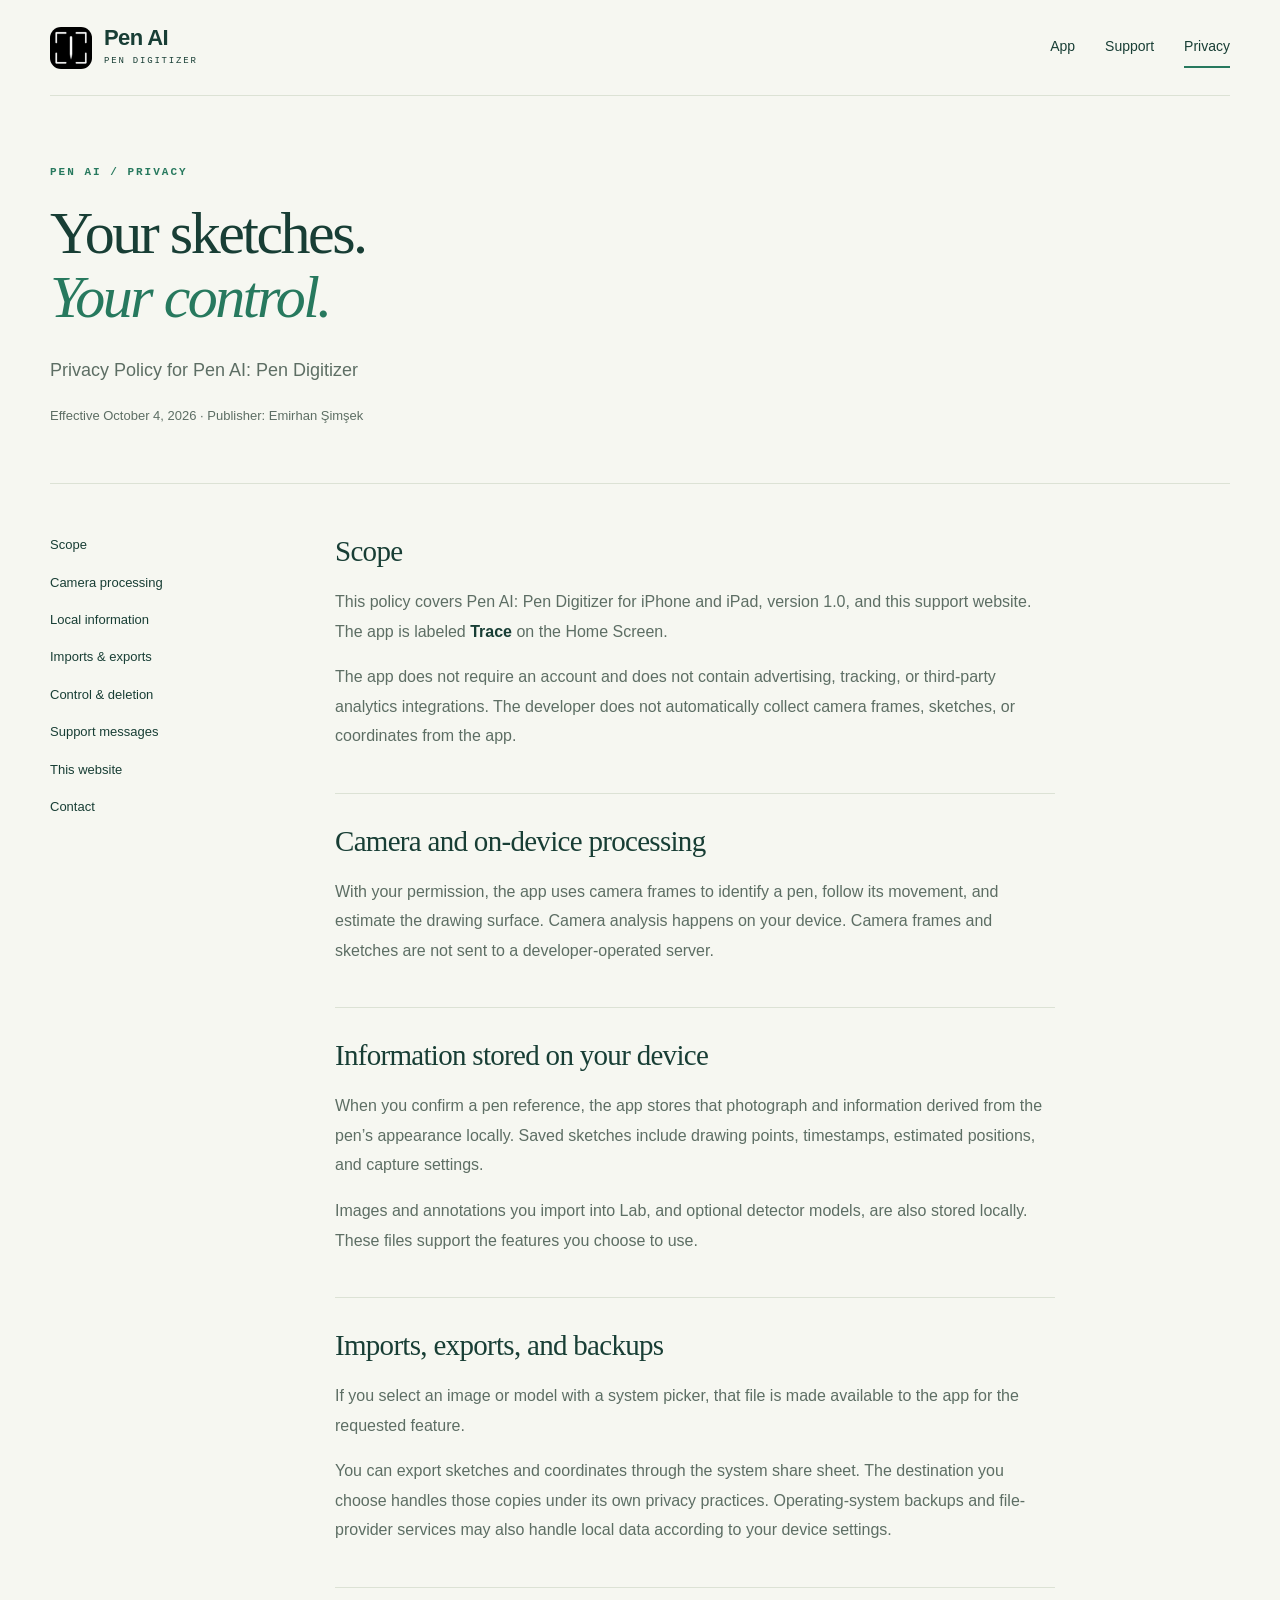
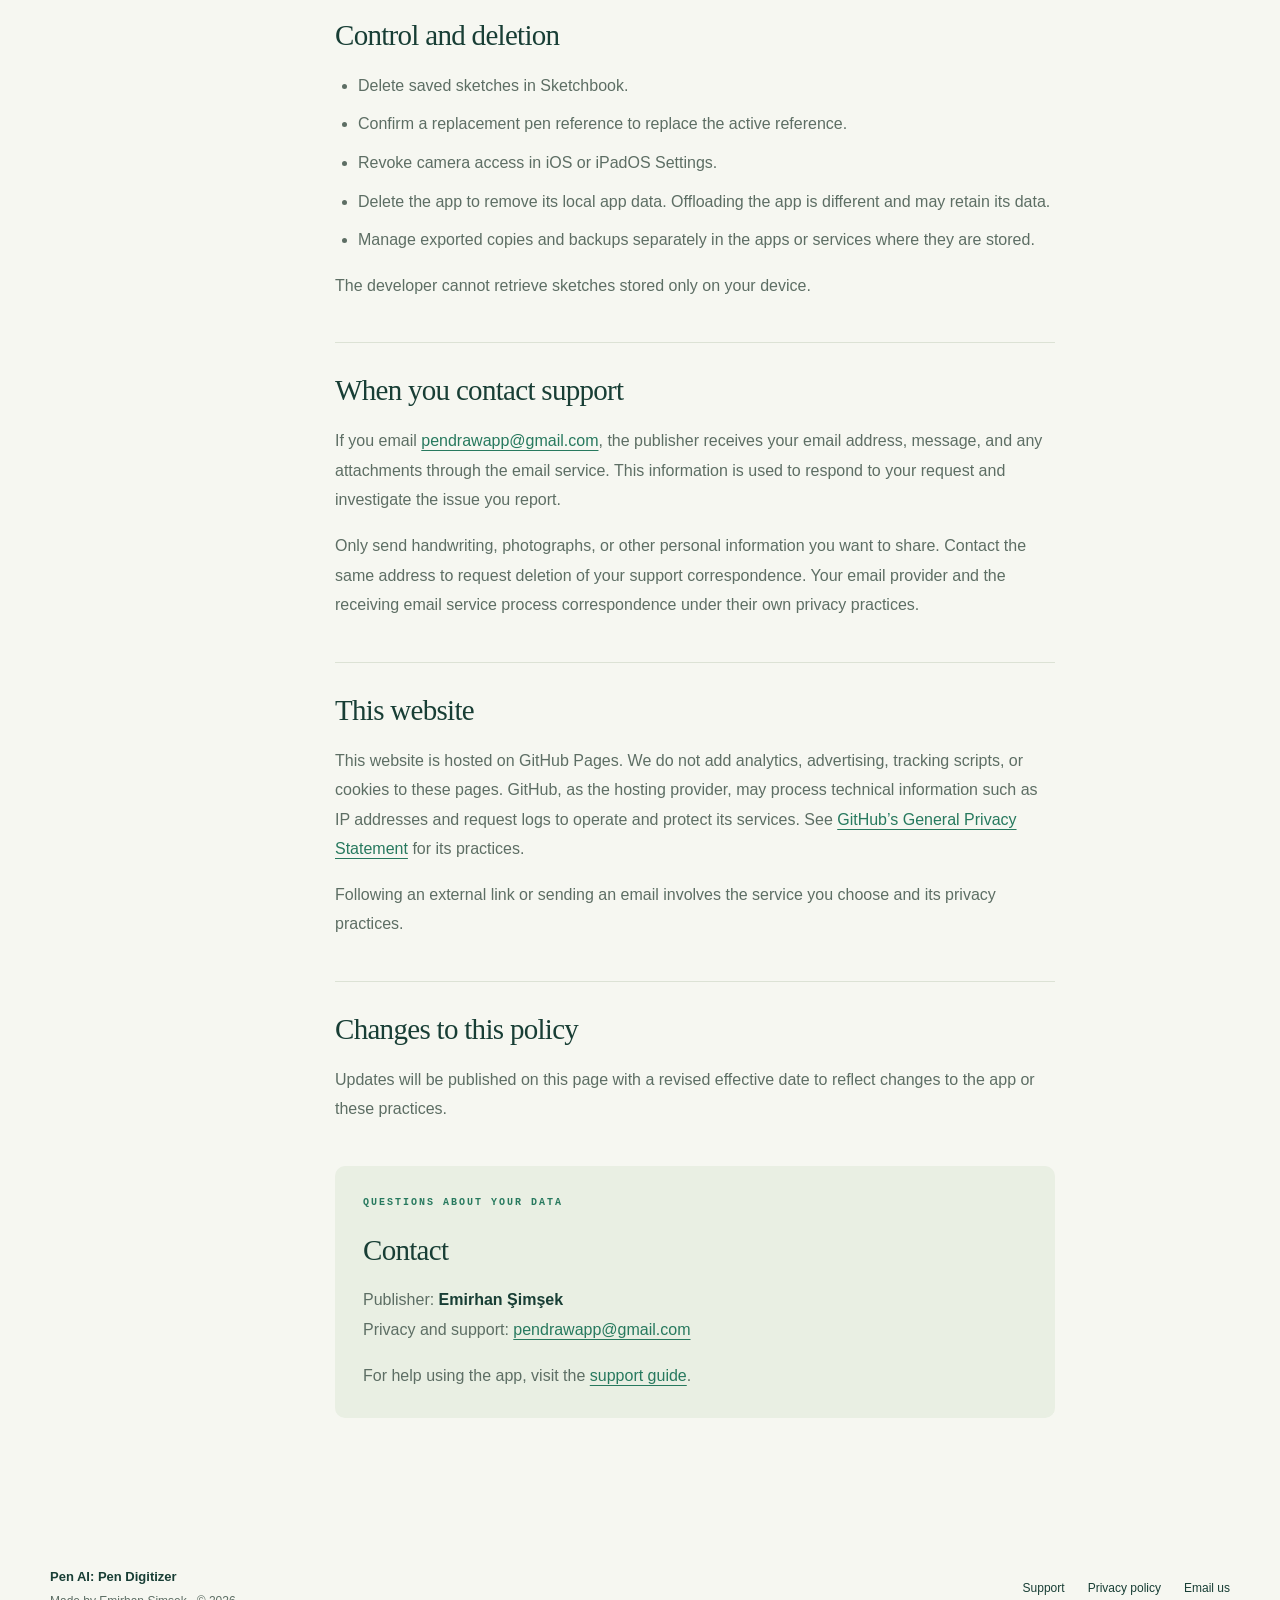
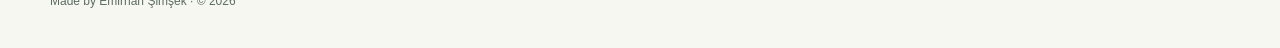
==== privacy/index.html @ 4abe2c42 "Publish Pen AI website, support guide, and privacy policy" ====
<!doctype html>
<html lang="en"><head><meta charset="utf-8"><meta name="viewport" content="width=device-width, initial-scale=1"><meta name="theme-color" content="#183e35"><meta name="description" content="How Pen AI handles camera frames, pen references, sketches, coordinate exports, support messages, and this website."><title>Privacy Policy — Pen AI: Pen Digitizer</title><link rel="canonical" href="https://emirhan777.github.io/PenAI/privacy/"><link rel="icon" type="image/png" href="../assets/pen-icon.png"><link rel="stylesheet" href="../assets/style.css"><meta property="og:title" content="Privacy Policy — Pen AI: Pen Digitizer"><meta property="og:description" content="How Pen AI handles camera frames, pen references, sketches, coordinate exports, support messages, and this website."><meta property="og:type" content="website"><meta property="og:url" content="https://emirhan777.github.io/PenAI/privacy/"><meta property="og:image" content="https://emirhan777.github.io/PenAI/assets/pen-icon.png"></head>
<body><a class="skip" href="#main">Skip to content</a><header class="site-header wrap"><a class="brand" href="../" aria-label="Pen AI home"><img src="../assets/pen-icon.png" width="42" height="42" alt=""><span>Pen AI<span class="brand-sub">PEN DIGITIZER</span></span></a><nav aria-label="Main navigation"><a href="../">App</a><a href="../support/">Support</a><a href="../privacy/" aria-current="page">Privacy</a></nav></header>
<main id="main">
<section class="document-header wrap"><p class="eyebrow">PEN AI / PRIVACY</p><h1>Your sketches.<br><em>Your control.</em></h1><p class="lead">Privacy Policy for Pen AI: Pen Digitizer</p><p class="small">Effective October 4, 2026 · Publisher: Emirhan Şimşek</p></section>
<div class="document-layout wrap"><aside class="contents" aria-label="On this page"><a href="#scope">Scope</a><a href="#camera">Camera processing</a><a href="#local">Local information</a><a href="#sharing">Imports &amp; exports</a><a href="#control">Control &amp; deletion</a><a href="#support">Support messages</a><a href="#website">This website</a><a href="#contact">Contact</a></aside><div class="prose">
<section id="scope"><h2>Scope</h2><p>This policy covers Pen AI: Pen Digitizer for iPhone and iPad, version 1.0, and this support website. The app is labeled <strong>Trace</strong> on the Home Screen.</p><p>The app does not require an account and does not contain advertising, tracking, or third-party analytics integrations. The developer does not automatically collect camera frames, sketches, or coordinates from the app.</p></section>
<section id="camera"><h2>Camera and on-device processing</h2><p>With your permission, the app uses camera frames to identify a pen, follow its movement, and estimate the drawing surface. Camera analysis happens on your device. Camera frames and sketches are not sent to a developer-operated server.</p></section>
<section id="local"><h2>Information stored on your device</h2><p>When you confirm a pen reference, the app stores that photograph and information derived from the pen’s appearance locally. Saved sketches include drawing points, timestamps, estimated positions, and capture settings.</p><p>Images and annotations you import into Lab, and optional detector models, are also stored locally. These files support the features you choose to use.</p></section>
<section id="sharing"><h2>Imports, exports, and backups</h2><p>If you select an image or model with a system picker, that file is made available to the app for the requested feature.</p><p>You can export sketches and coordinates through the system share sheet. The destination you choose handles those copies under its own privacy practices. Operating-system backups and file-provider services may also handle local data according to your device settings.</p></section>
<section id="control"><h2>Control and deletion</h2><ul><li>Delete saved sketches in Sketchbook.</li><li>Confirm a replacement pen reference to replace the active reference.</li><li>Revoke camera access in iOS or iPadOS Settings.</li><li>Delete the app to remove its local app data. Offloading the app is different and may retain its data.</li><li>Manage exported copies and backups separately in the apps or services where they are stored.</li></ul><p>The developer cannot retrieve sketches stored only on your device.</p></section>
<section id="support"><h2>When you contact support</h2><p>If you email <a href="mailto:pendrawapp@gmail.com">pendrawapp@gmail.com</a>, the publisher receives your email address, message, and any attachments through the email service. This information is used to respond to your request and investigate the issue you report.</p><p>Only send handwriting, photographs, or other personal information you want to share. Contact the same address to request deletion of your support correspondence. Your email provider and the receiving email service process correspondence under their own privacy practices.</p></section>
<section id="website"><h2>This website</h2><p>This website is hosted on GitHub Pages. We do not add analytics, advertising, tracking scripts, or cookies to these pages. GitHub, as the hosting provider, may process technical information such as IP addresses and request logs to operate and protect its services. See <a href="https://docs.github.com/en/site-policy/privacy-policies/github-general-privacy-statement">GitHub’s General Privacy Statement</a> for its practices.</p><p>Following an external link or sending an email involves the service you choose and its privacy practices.</p></section>
<section id="changes"><h2>Changes to this policy</h2><p>Updates will be published on this page with a revised effective date to reflect changes to the app or these practices.</p></section>
<section id="contact" class="contact-card"><p class="eyebrow">QUESTIONS ABOUT YOUR DATA</p><h2>Contact</h2><p>Publisher: <strong>Emirhan Şimşek</strong><br>Privacy and support: <a href="mailto:pendrawapp@gmail.com">pendrawapp@gmail.com</a></p><p>For help using the app, visit the <a href="../support/">support guide</a>.</p></section>
</div></div>
</main>
<footer class="site-footer wrap"><div><strong>Pen AI: Pen Digitizer</strong><p>Made by Emirhan Şimşek · © 2026</p></div><div class="footer-links"><a href="../support/">Support</a><a href="../privacy/">Privacy policy</a><a href="mailto:pendrawapp@gmail.com">Email us</a></div></footer></body></html>
---- assets/style.css ----
:root{color-scheme:light;--paper:#f6f7f1;--ink:#183e35;--muted:#5d6e64;--line:#dce2d5;--green:#27795e;--white:#fffef8}*{box-sizing:border-box}html{scroll-behavior:smooth;scroll-padding-top:2rem}body{margin:0;background:var(--paper);color:var(--ink);font-family:-apple-system,BlinkMacSystemFont,"Segoe UI",sans-serif;-webkit-font-smoothing:antialiased;font-size:16px;line-height:1.65}a{color:inherit;text-underline-offset:4px}a:hover{color:var(--green)}a:focus-visible{outline:3px solid #b88139;outline-offset:5px;border-radius:3px}.wrap{width:min(1180px,calc(100% - 80px));margin-inline:auto}.site-header{display:flex;align-items:center;justify-content:space-between;padding:26px 0;border-bottom:1px solid var(--line)}.brand{display:flex;gap:12px;align-items:center;text-decoration:none;font-weight:750;font-size:22px;line-height:1.05;letter-spacing:-.6px}.brand img{border-radius:11px}.brand-sub{display:block;font:9px/1.7 ui-monospace,SFMono-Regular,monospace;letter-spacing:1.8px;margin-top:5px}.site-header nav{display:flex;gap:30px;font-size:14px}.site-header nav a{text-decoration:none;padding:8px 0}.site-header nav a[aria-current]{border-bottom:2px solid var(--green)}.skip{position:absolute;top:-80px;left:12px;z-index:9;background:var(--ink);color:white;padding:10px 18px}.skip:focus{top:12px}.eyebrow{font:600 11px/1.6 ui-monospace,SFMono-Regular,monospace;letter-spacing:2px;color:var(--green);margin:0 0 20px}h1,h2,h3,p{margin-top:0}h1,h2{font-family:Georgia,"Times New Roman",serif;font-weight:400;letter-spacing:-2.5px;line-height:1.06}h1{font-size:clamp(46px,5.15vw,70px);margin-bottom:26px}h1 em{font-weight:400;color:var(--green)}h2{font-size:40px;letter-spacing:-1.4px}h3{font-size:21px;line-height:1.3;letter-spacing:-.4px}.lead{font-size:18px;line-height:1.75;color:var(--muted);max-width:500px}.hero{display:grid;grid-template-columns:1.28fr 1fr;gap:50px;align-items:center;padding-block:70px 80px}.hero-actions{display:flex;flex-wrap:wrap;gap:15px;align-items:center;margin-top:32px}.button{display:inline-flex;align-items:center;justify-content:space-between;gap:30px;background:var(--ink);color:#fff;text-decoration:none;border-radius:6px;padding:14px 21px;font-size:14px;font-weight:600}.button:hover{background:var(--green);color:white}.release{display:block;font-size:12px;color:var(--muted);max-width:180px}.hero-facts{display:flex;flex-wrap:wrap;gap:10px 16px;font-size:11px;color:var(--muted);margin-top:32px}.hero-facts span+span:before{content:'·';margin-right:16px}.app-preview{margin:0;position:relative;text-align:center;padding:22px 24px 18px;border:1px solid var(--line);border-radius:18px;background-color:#e9efe3;background-image:radial-gradient(#c7d5c4 .7px,transparent .7px);background-size:17px 17px}.preview-label{display:flex;align-items:center;gap:8px;margin-bottom:22px;font:11px ui-monospace,monospace;color:var(--muted)}.dot{width:6px;height:6px;border-radius:50%;background:var(--green)}.phone{margin:auto;width:min(246px,90%);border:6px solid #183e35;border-radius:29px;overflow:hidden;box-shadow:0 22px 40px #183e351a;background:var(--paper)}.phone img{display:block;width:100%;height:auto}.app-preview figcaption{font-size:10px;letter-spacing:.4px;color:var(--muted);margin-top:19px}.feature-section{border-top:1px solid var(--line);padding-block:65px}.section-heading{margin-bottom:40px}.feature-grid{display:grid;grid-template-columns:repeat(3,1fr);gap:40px}.feature-grid article{border-top:1px solid var(--line);padding-top:20px}.number{display:block;font:11px ui-monospace,monospace;letter-spacing:1px;color:var(--green);margin-bottom:24px}.feature-grid p{font-size:15px;color:var(--muted);line-height:1.8;margin-bottom:0}.note-section{display:grid;grid-template-columns:1fr 1.1fr;gap:80px;border-top:1px solid var(--line);padding-block:64px 80px}.note-section p:not(.eyebrow){font-size:15px;color:var(--muted)}.text-link{font-size:14px;font-weight:600}.privacy-band{background:var(--ink);color:var(--paper);padding-block:55px}.privacy-band .wrap{display:flex;align-items:center;justify-content:space-between;gap:40px}.privacy-band h2{font-size:34px;max-width:550px}.privacy-band p:not(.eyebrow){font-size:14px;max-width:570px;color:#d3e0d5;margin-bottom:0}.privacy-band .eyebrow{color:#accbb8}.button.light{background:var(--paper);color:var(--ink);flex-shrink:0}.site-footer{padding-block:36px;display:flex;justify-content:space-between;gap:24px;font-size:12px}.site-footer strong{font-size:13px}.site-footer p{color:var(--muted);margin:4px 0 0}.footer-links{display:flex;gap:23px;align-items:center}.footer-links a{text-decoration:none}.document-header{padding-block:68px 44px;border-bottom:1px solid var(--line)}.document-header h1{font-size:60px}.small{font-size:13px;color:var(--muted)}.document-layout{display:grid;grid-template-columns:210px minmax(0,720px);gap:75px;align-items:start;padding-block:50px 70px}.contents{display:flex;flex-direction:column;gap:16px;font-size:13px;position:sticky;top:32px}.contents a{text-decoration:none}.prose section{margin-bottom:42px;scroll-margin-top:24px}.prose h2{font-size:29px;letter-spacing:-.7px;line-height:1.2;margin-bottom:18px}.prose p,.prose li{color:var(--muted);font-size:16px;line-height:1.85}.prose li+li{margin-top:9px}.prose ol,.prose ul{padding-left:23px}.prose strong{color:var(--ink);font-weight:600}.prose a{color:var(--green);overflow-wrap:anywhere}.prose section:not(:first-child){border-top:1px solid var(--line);padding-top:30px}.prose .contact-card{padding:28px!important;background:#e9efe3;border-radius:10px;border-top:0!important}.contact-card p:last-child{margin-bottom:0}.contact-card .eyebrow{font-size:10px;color:var(--green)}@media(min-width:1450px){.hero{padding-block:90px}.phone{width:270px}}@media(max-width:900px){.wrap{width:calc(100% - 48px)}.hero{gap:26px;grid-template-columns:1.2fr 1fr}h1{font-size:48px}.hero-actions{align-items:flex-start;flex-direction:column}.hero-facts{display:block}.hero-facts span{display:block}.hero-facts span+span:before{content:none}.feature-grid{gap:24px}.document-layout{grid-template-columns:170px minmax(0,1fr);gap:30px}.privacy-band .wrap{align-items:flex-start;flex-direction:column}.note-section{gap:40px}}@media(max-width:600px){.wrap{width:calc(100% - 40px)}.site-header{padding-block:20px}.brand{font-size:20px;gap:9px}.brand img{width:36px;height:36px}.brand-sub{font-size:8px}.site-header nav{gap:18px;font-size:12px}.hero{grid-template-columns:1fr;padding-block:44px;gap:35px}h1{font-size:47px;letter-spacing:-2px}.lead{font-size:17px}.hero-facts{display:flex;gap:9px 17px;margin-top:24px}.hero-facts span+span:before{content:none}.hero-actions{margin-top:24px;gap:13px}.release{max-width:none}.app-preview{max-width:440px;width:100%;padding:18px 24px;margin:auto}.phone{width:225px}.feature-section{padding-block:44px}.section-heading{margin-bottom:28px}h2{font-size:34px}.feature-grid{grid-template-columns:1fr;gap:30px}.feature-grid article{padding-top:18px}.number{margin-bottom:16px}.feature-grid h3{margin-bottom:10px}.note-section{grid-template-columns:1fr;padding-block:44px;gap:14px}.privacy-band{padding-block:40px}.privacy-band h2{font-size:32px}.site-footer{flex-direction:column;padding-block:28px}.footer-links{gap:24px}.document-header{padding-block:40px 30px}.document-header h1{font-size:48px}.document-layout{display:block;padding-block:24px 35px}.contents{position:static;flex-direction:row;flex-wrap:wrap;gap:12px 18px;padding-bottom:25px;margin-bottom:30px;border-bottom:1px solid var(--line)}.prose h2{font-size:27px}.prose section{margin-bottom:32px}.prose .contact-card{padding:22px!important}}@media(prefers-reduced-motion:reduce){html{scroll-behavior:auto}}
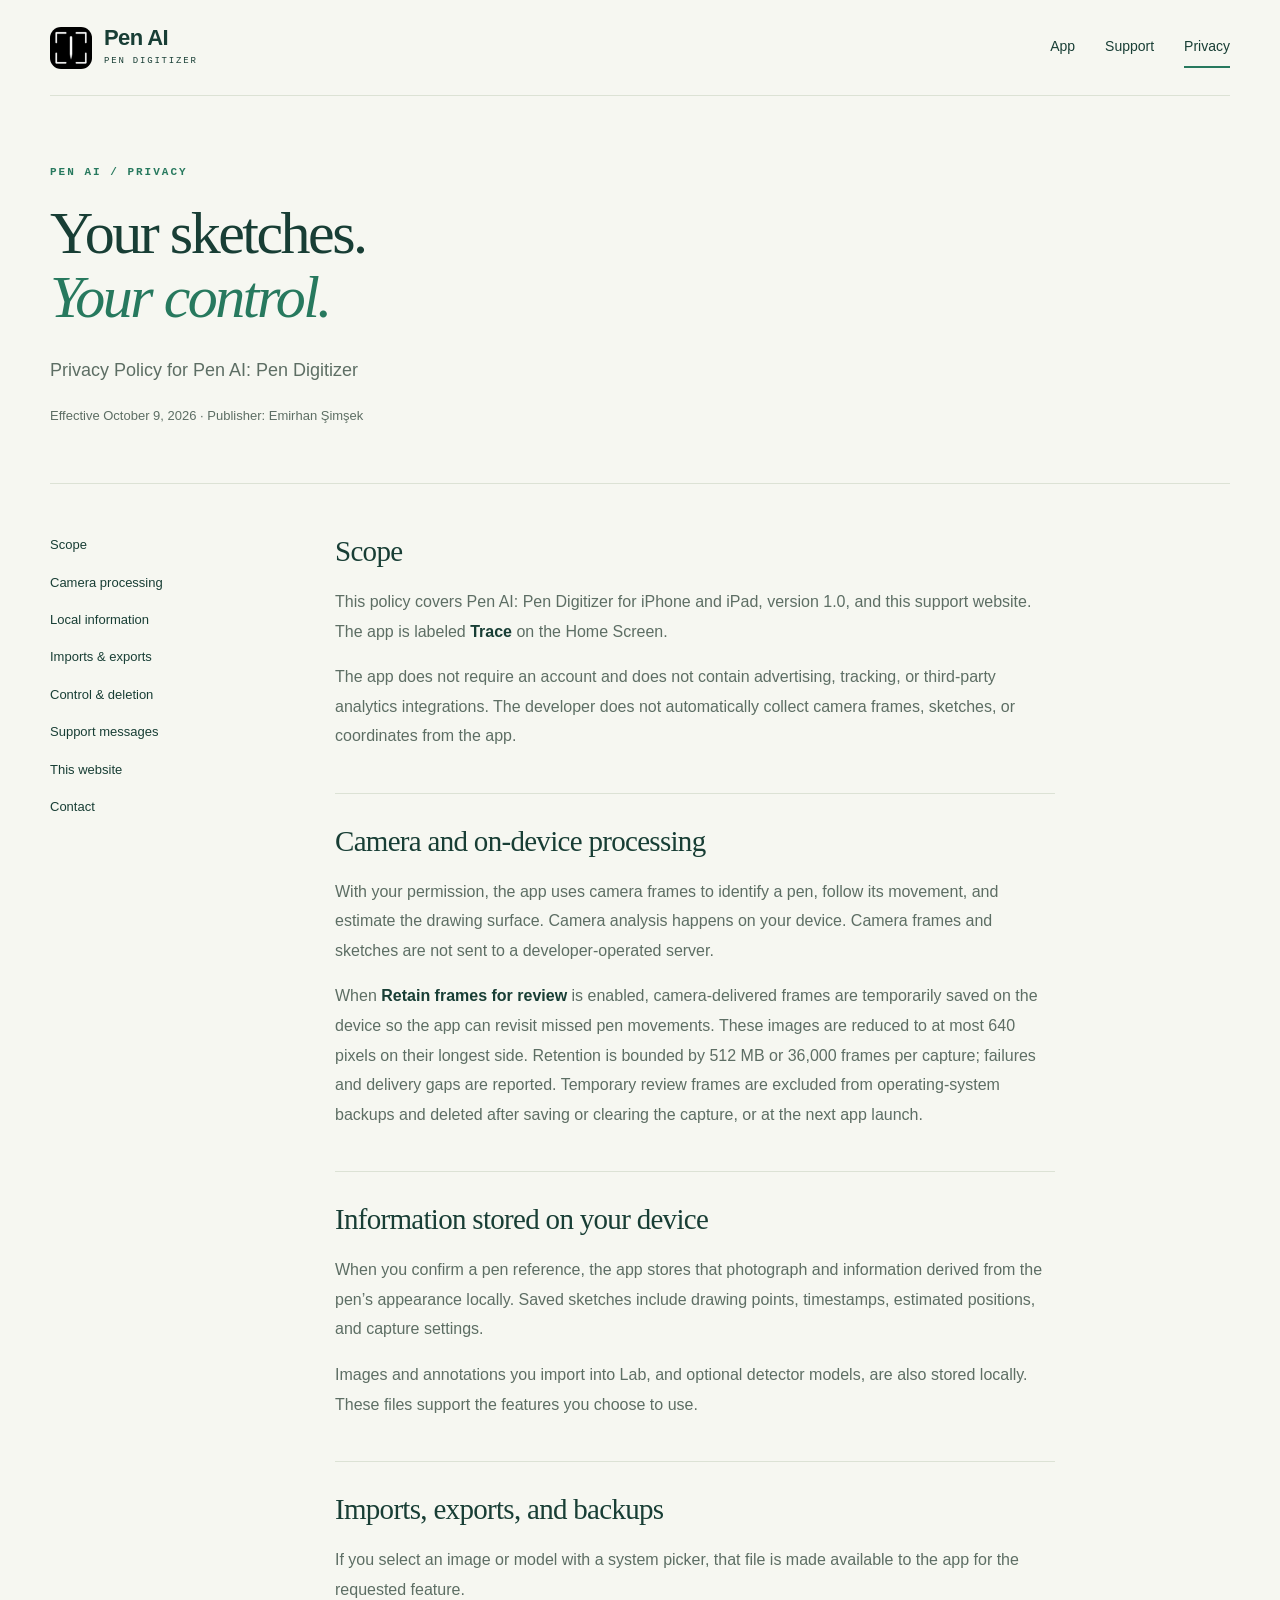
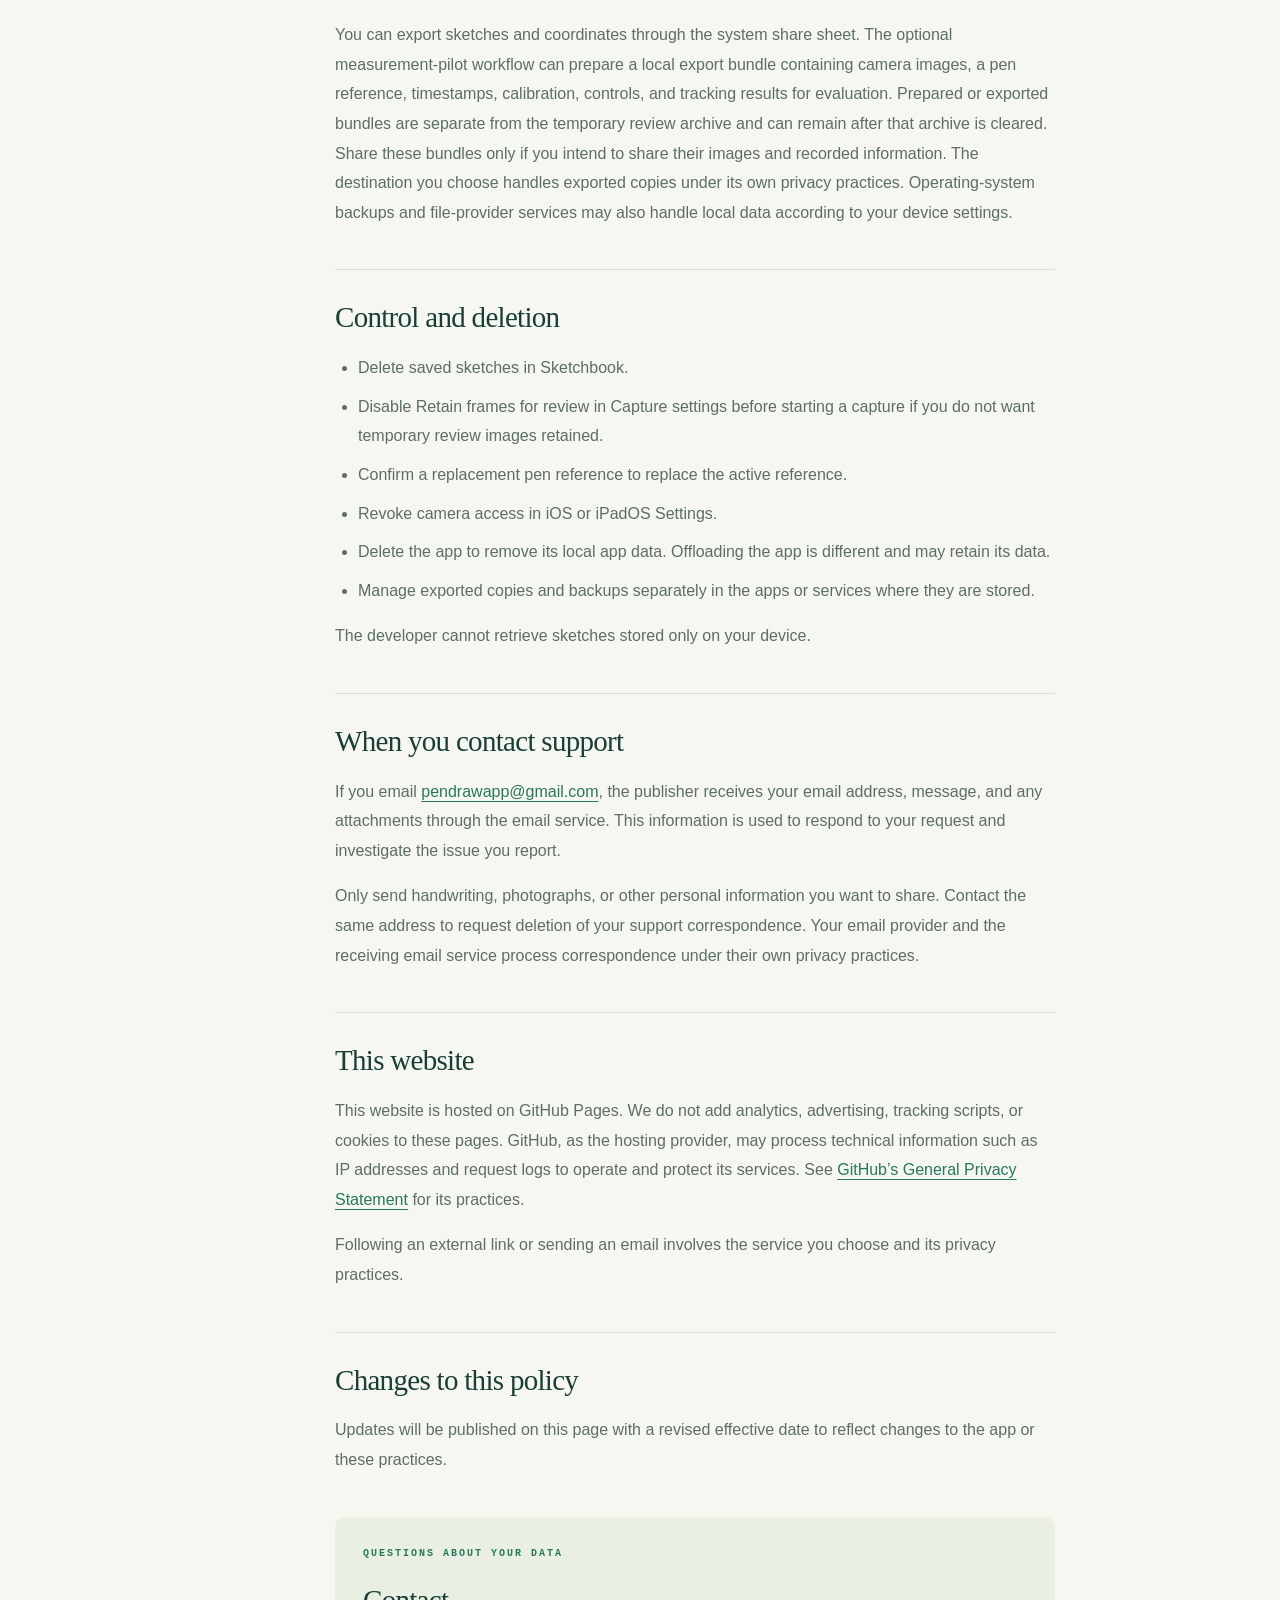
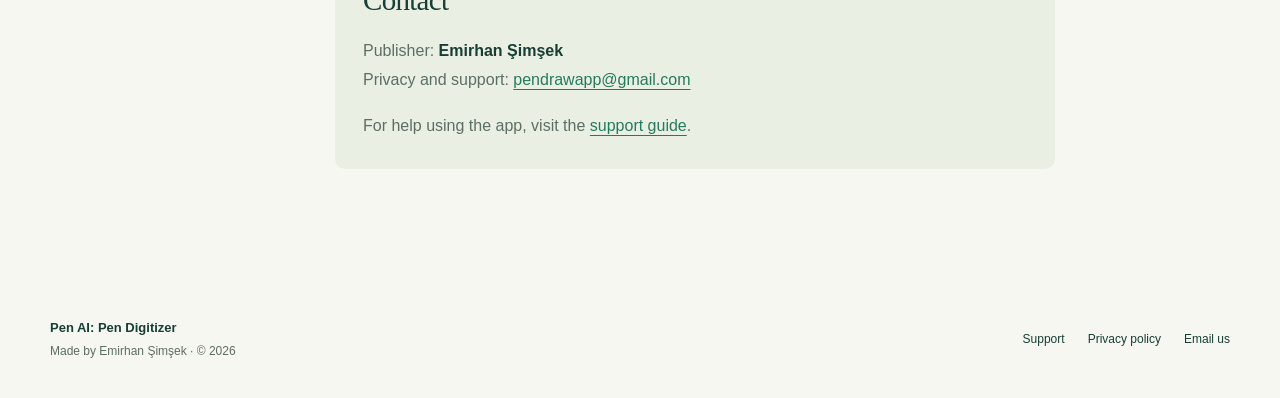
==== commit 9dd6ff31: "Document page scanning and local frame review for build 2" ====
--- a/privacy/index.html
+++ b/privacy/index.html
@@ -2,13 +2,13 @@
 <html lang="en"><head><meta charset="utf-8"><meta name="viewport" content="width=device-width, initial-scale=1"><meta name="theme-color" content="#183e35"><meta name="description" content="How Pen AI handles camera frames, pen references, sketches, coordinate exports, support messages, and this website."><title>Privacy Policy — Pen AI: Pen Digitizer</title><link rel="canonical" href="https://emirhan777.github.io/PenAI/privacy/"><link rel="icon" type="image/png" href="../assets/pen-icon.png"><link rel="stylesheet" href="../assets/style.css"><meta property="og:title" content="Privacy Policy — Pen AI: Pen Digitizer"><meta property="og:description" content="How Pen AI handles camera frames, pen references, sketches, coordinate exports, support messages, and this website."><meta property="og:type" content="website"><meta property="og:url" content="https://emirhan777.github.io/PenAI/privacy/"><meta property="og:image" content="https://emirhan777.github.io/PenAI/assets/pen-icon.png"></head>
 <body><a class="skip" href="#main">Skip to content</a><header class="site-header wrap"><a class="brand" href="../" aria-label="Pen AI home"><img src="../assets/pen-icon.png" width="42" height="42" alt=""><span>Pen AI<span class="brand-sub">PEN DIGITIZER</span></span></a><nav aria-label="Main navigation"><a href="../">App</a><a href="../support/">Support</a><a href="../privacy/" aria-current="page">Privacy</a></nav></header>
 <main id="main">
-<section class="document-header wrap"><p class="eyebrow">PEN AI / PRIVACY</p><h1>Your sketches.<br><em>Your control.</em></h1><p class="lead">Privacy Policy for Pen AI: Pen Digitizer</p><p class="small">Effective October 4, 2026 · Publisher: Emirhan Şimşek</p></section>
+<section class="document-header wrap"><p class="eyebrow">PEN AI / PRIVACY</p><h1>Your sketches.<br><em>Your control.</em></h1><p class="lead">Privacy Policy for Pen AI: Pen Digitizer</p><p class="small">Effective October 9, 2026 · Publisher: Emirhan Şimşek</p></section>
 <div class="document-layout wrap"><aside class="contents" aria-label="On this page"><a href="#scope">Scope</a><a href="#camera">Camera processing</a><a href="#local">Local information</a><a href="#sharing">Imports &amp; exports</a><a href="#control">Control &amp; deletion</a><a href="#support">Support messages</a><a href="#website">This website</a><a href="#contact">Contact</a></aside><div class="prose">
 <section id="scope"><h2>Scope</h2><p>This policy covers Pen AI: Pen Digitizer for iPhone and iPad, version 1.0, and this support website. The app is labeled <strong>Trace</strong> on the Home Screen.</p><p>The app does not require an account and does not contain advertising, tracking, or third-party analytics integrations. The developer does not automatically collect camera frames, sketches, or coordinates from the app.</p></section>
-<section id="camera"><h2>Camera and on-device processing</h2><p>With your permission, the app uses camera frames to identify a pen, follow its movement, and estimate the drawing surface. Camera analysis happens on your device. Camera frames and sketches are not sent to a developer-operated server.</p></section>
+<section id="camera"><h2>Camera and on-device processing</h2><p>With your permission, the app uses camera frames to identify a pen, follow its movement, and estimate the drawing surface. Camera analysis happens on your device. Camera frames and sketches are not sent to a developer-operated server.</p><p>When <strong>Retain frames for review</strong> is enabled, camera-delivered frames are temporarily saved on the device so the app can revisit missed pen movements. These images are reduced to at most 640 pixels on their longest side. Retention is bounded by 512 MB or 36,000 frames per capture; failures and delivery gaps are reported. Temporary review frames are excluded from operating-system backups and deleted after saving or clearing the capture, or at the next app launch.</p></section>
 <section id="local"><h2>Information stored on your device</h2><p>When you confirm a pen reference, the app stores that photograph and information derived from the pen’s appearance locally. Saved sketches include drawing points, timestamps, estimated positions, and capture settings.</p><p>Images and annotations you import into Lab, and optional detector models, are also stored locally. These files support the features you choose to use.</p></section>
-<section id="sharing"><h2>Imports, exports, and backups</h2><p>If you select an image or model with a system picker, that file is made available to the app for the requested feature.</p><p>You can export sketches and coordinates through the system share sheet. The destination you choose handles those copies under its own privacy practices. Operating-system backups and file-provider services may also handle local data according to your device settings.</p></section>
-<section id="control"><h2>Control and deletion</h2><ul><li>Delete saved sketches in Sketchbook.</li><li>Confirm a replacement pen reference to replace the active reference.</li><li>Revoke camera access in iOS or iPadOS Settings.</li><li>Delete the app to remove its local app data. Offloading the app is different and may retain its data.</li><li>Manage exported copies and backups separately in the apps or services where they are stored.</li></ul><p>The developer cannot retrieve sketches stored only on your device.</p></section>
+<section id="sharing"><h2>Imports, exports, and backups</h2><p>If you select an image or model with a system picker, that file is made available to the app for the requested feature.</p><p>You can export sketches and coordinates through the system share sheet. The optional measurement-pilot workflow can prepare a local export bundle containing camera images, a pen reference, timestamps, calibration, controls, and tracking results for evaluation. Prepared or exported bundles are separate from the temporary review archive and can remain after that archive is cleared. Share these bundles only if you intend to share their images and recorded information. The destination you choose handles exported copies under its own privacy practices. Operating-system backups and file-provider services may also handle local data according to your device settings.</p></section>
+<section id="control"><h2>Control and deletion</h2><ul><li>Delete saved sketches in Sketchbook.</li><li>Disable Retain frames for review in Capture settings before starting a capture if you do not want temporary review images retained.</li><li>Confirm a replacement pen reference to replace the active reference.</li><li>Revoke camera access in iOS or iPadOS Settings.</li><li>Delete the app to remove its local app data. Offloading the app is different and may retain its data.</li><li>Manage exported copies and backups separately in the apps or services where they are stored.</li></ul><p>The developer cannot retrieve sketches stored only on your device.</p></section>
 <section id="support"><h2>When you contact support</h2><p>If you email <a href="mailto:pendrawapp@gmail.com">pendrawapp@gmail.com</a>, the publisher receives your email address, message, and any attachments through the email service. This information is used to respond to your request and investigate the issue you report.</p><p>Only send handwriting, photographs, or other personal information you want to share. Contact the same address to request deletion of your support correspondence. Your email provider and the receiving email service process correspondence under their own privacy practices.</p></section>
 <section id="website"><h2>This website</h2><p>This website is hosted on GitHub Pages. We do not add analytics, advertising, tracking scripts, or cookies to these pages. GitHub, as the hosting provider, may process technical information such as IP addresses and request logs to operate and protect its services. See <a href="https://docs.github.com/en/site-policy/privacy-policies/github-general-privacy-statement">GitHub’s General Privacy Statement</a> for its practices.</p><p>Following an external link or sending an email involves the service you choose and its privacy practices.</p></section>
 <section id="changes"><h2>Changes to this policy</h2><p>Updates will be published on this page with a revised effective date to reflect changes to the app or these practices.</p></section>
